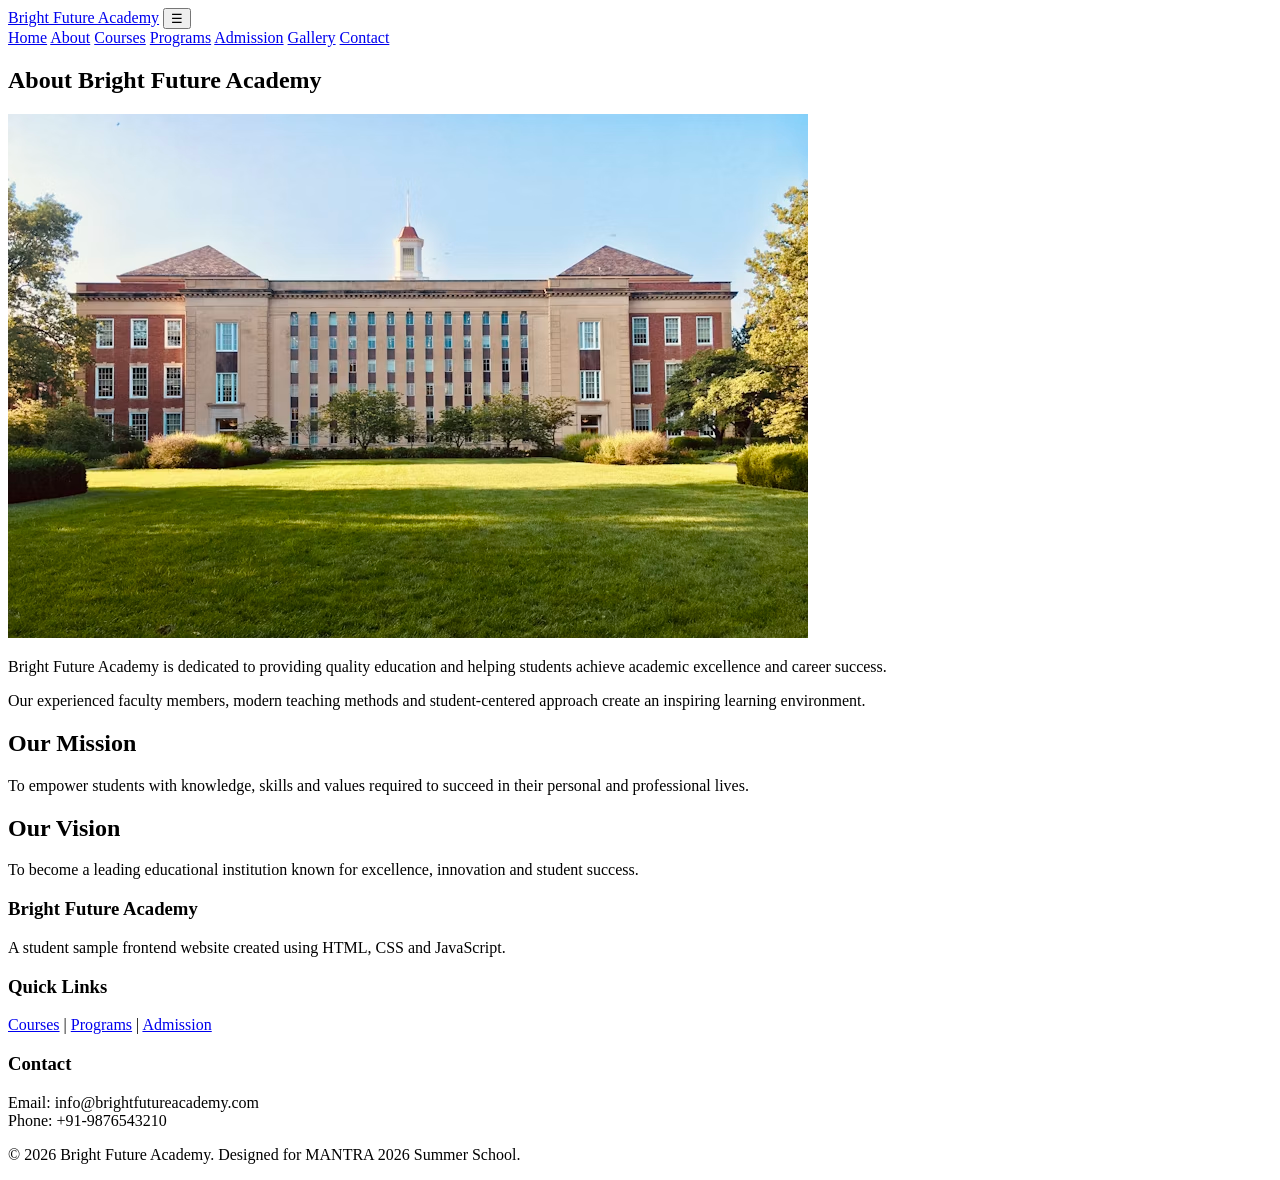
==== about.html @ 85f4546c "Bright Future Academy website" ====
<!DOCTYPE html>
<html lang="en">
<head>
  <meta charset="UTF-8">
  <meta name="viewport" content="width=device-width, initial-scale=1.0">
  <title>About Us | Bright Future Academy</title>

  <meta name="description" content="Learn more about Bright Future Academy, our mission, vision and commitment to quality education.">

  <meta name="keywords" content="Bright Future Academy, about academy, education, mission, vision">

  <link rel="stylesheet" href="style.css">
</head>
<body>

<header class="site-header">
  <div class="container header-inner">

    <a class="logo" href="index.html">Bright Future Academy</a>

    <button class="menu-btn" id="menuBtn" aria-label="Toggle navigation">☰</button>

    <nav class="nav-links" id="navLinks">
      <a href="index.html">Home</a>
      <a href="about.html">About</a>
      <a href="courses.html">Courses</a>
      <a href="programs.html">Programs</a>
      <a href="admission.html">Admission</a>
      <a href="gallery.html">Gallery</a>
      <a href="contact.html">Contact</a>
    </nav>

  </div>
</header>

<main>

<section class="container section">

  <h1>About Bright Future Academy</h1>

  <img src="images/campus.jpg" alt="Bright Future Academy Campus">

  <p>
    Bright Future Academy is dedicated to providing quality education
    and helping students achieve academic excellence and career success.
  </p>

  <p>
    Our experienced faculty members, modern teaching methods and
    student-centered approach create an inspiring learning environment.
  </p>

  <h2>Our Mission</h2>

  <p>
    To empower students with knowledge, skills and values required
    to succeed in their personal and professional lives.
  </p>

  <h2>Our Vision</h2>

  <p>
    To become a leading educational institution known for excellence,
    innovation and student success.
  </p>

</section>

</main>

<footer class="site-footer">

  <div class="container footer-grid">

    <div>
      <h3>Bright Future Academy</h3>
      <p>
        A student sample frontend website created using HTML, CSS and JavaScript.
      </p>
    </div>

    <div>
      <h3>Quick Links</h3>
      <p>
        <a href="courses.html">Courses</a> |
        <a href="programs.html">Programs</a> |
        <a href="admission.html">Admission</a>
      </p>
    </div>

    <div>
      <h3>Contact</h3>
      <p>
        Email: info@brightfutureacademy.com<br>
        Phone: +91-9876543210
      </p>
    </div>

  </div>

  <p class="copyright">
    © 2026 Bright Future Academy. Designed for MANTRA 2026 Summer School.
  </p>

</footer>

<script src="script.js"></script>

</body>
</html>
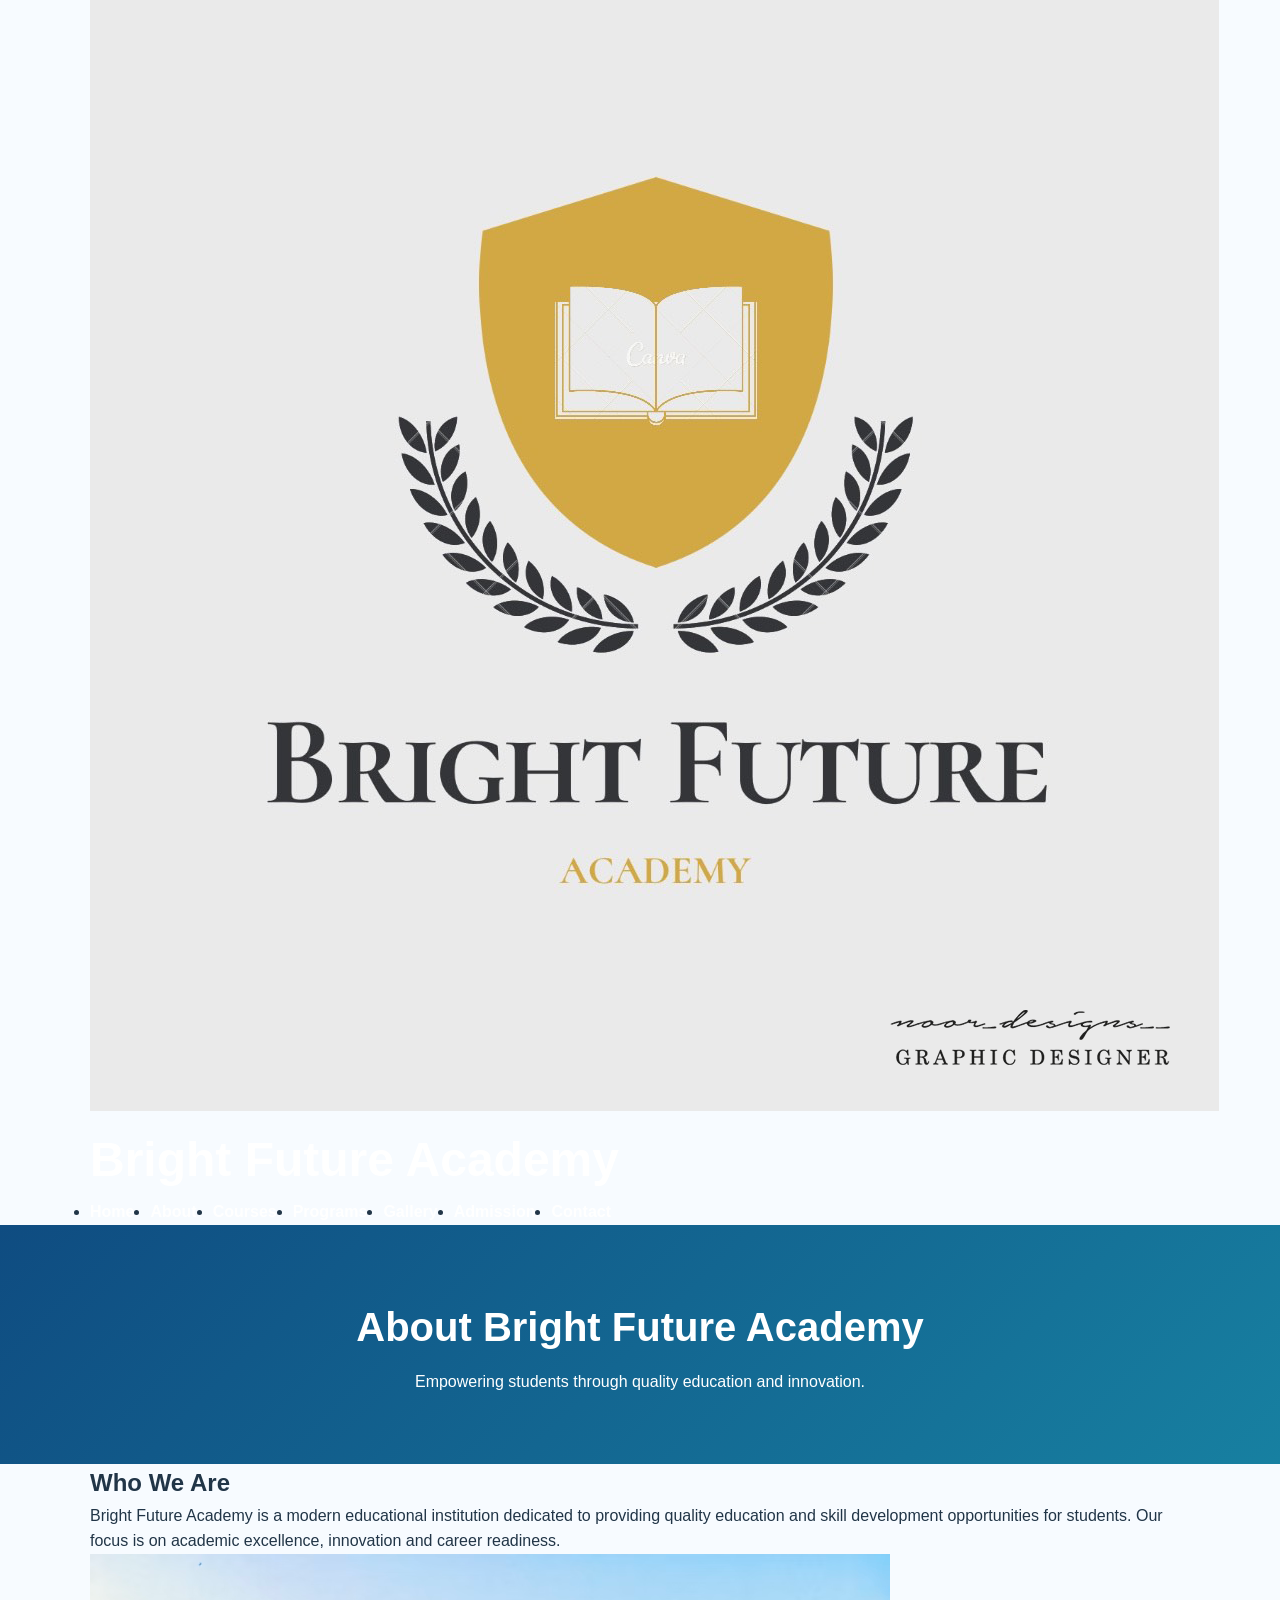
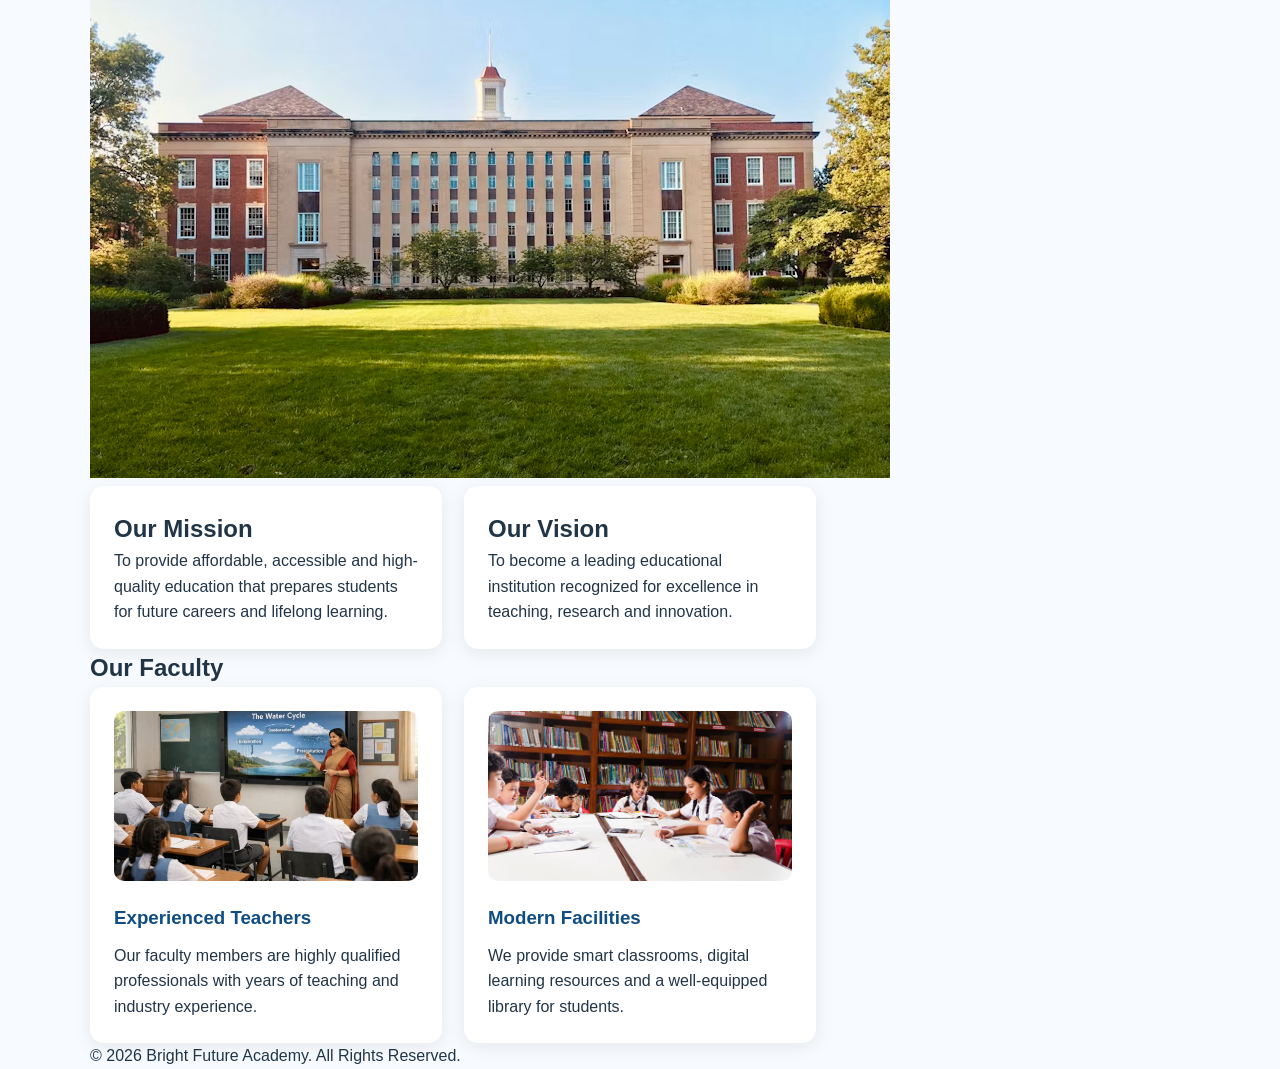
==== commit daf36495: "Add files via upload" ====
--- a/about.html
+++ b/about.html
@@ -1,111 +1,132 @@
-<!DOCTYPE html>
-<html lang="en">
-<head>
-  <meta charset="UTF-8">
-  <meta name="viewport" content="width=device-width, initial-scale=1.0">
-  <title>About Us | Bright Future Academy</title>
-
-  <meta name="description" content="Learn more about Bright Future Academy, our mission, vision and commitment to quality education.">
-
-  <meta name="keywords" content="Bright Future Academy, about academy, education, mission, vision">
-
-  <link rel="stylesheet" href="style.css">
-</head>
-<body>
-
-<header class="site-header">
-  <div class="container header-inner">
-
-    <a class="logo" href="index.html">Bright Future Academy</a>
-
-    <button class="menu-btn" id="menuBtn" aria-label="Toggle navigation">☰</button>
-
-    <nav class="nav-links" id="navLinks">
-      <a href="index.html">Home</a>
-      <a href="about.html">About</a>
-      <a href="courses.html">Courses</a>
-      <a href="programs.html">Programs</a>
-      <a href="admission.html">Admission</a>
-      <a href="gallery.html">Gallery</a>
-      <a href="contact.html">Contact</a>
-    </nav>
-
-  </div>
-</header>
-
-<main>
-
-<section class="container section">
-
-  <h1>About Bright Future Academy</h1>
-
-  <img src="images/campus.jpg" alt="Bright Future Academy Campus">
-
-  <p>
-    Bright Future Academy is dedicated to providing quality education
-    and helping students achieve academic excellence and career success.
-  </p>
-
-  <p>
-    Our experienced faculty members, modern teaching methods and
-    student-centered approach create an inspiring learning environment.
-  </p>
-
-  <h2>Our Mission</h2>
-
-  <p>
-    To empower students with knowledge, skills and values required
-    to succeed in their personal and professional lives.
-  </p>
-
-  <h2>Our Vision</h2>
-
-  <p>
-    To become a leading educational institution known for excellence,
-    innovation and student success.
-  </p>
-
-</section>
-
-</main>
-
-<footer class="site-footer">
-
-  <div class="container footer-grid">
-
-    <div>
-      <h3>Bright Future Academy</h3>
-      <p>
-        A student sample frontend website created using HTML, CSS and JavaScript.
-      </p>
-    </div>
-
-    <div>
-      <h3>Quick Links</h3>
-      <p>
-        <a href="courses.html">Courses</a> |
-        <a href="programs.html">Programs</a> |
-        <a href="admission.html">Admission</a>
-      </p>
-    </div>
-
-    <div>
-      <h3>Contact</h3>
-      <p>
-        Email: info@brightfutureacademy.com<br>
-        Phone: +91-9876543210
-      </p>
-    </div>
-
-  </div>
-
-  <p class="copyright">
-    © 2026 Bright Future Academy. Designed for MANTRA 2026 Summer School.
-  </p>
-
-</footer>
-
-<script src="script.js"></script>
-
-</body>
+<!DOCTYPE html>
+<html lang="en">
+<head>
+<meta charset="UTF-8">
+<meta name="viewport" content="width=device-width, initial-scale=1.0">
+
+<title>Bright Future Academy | About Us</title>
+
+<meta name="description" content="Learn about Bright Future Academy, our mission, vision, faculty and modern educational facilities.">
+
+<meta name="keywords" content="Bright Future Academy, About Academy, Mission, Vision, Faculty">
+
+<link rel="stylesheet" href="css/style.css">
+<link rel="icon" href="favicon.ico">
+</head>
+
+<body>
+
+<header class="header">
+    <div class="container">
+
+        <div class="logo">
+            <img src="images/logo.png" alt="Bright Future Academy Logo">
+            <h1>Bright Future Academy</h1>
+        </div>
+
+        <button id="menuBtn" class="menu-btn">☰</button>
+
+        <nav>
+            <ul id="navLinks" class="nav-links">
+                <li><a href="index.html">Home</a></li>
+                <li><a href="about.html" class="active">About</a></li>
+                <li><a href="courses.html">Courses</a></li>
+                <li><a href="programs.html">Programs</a></li>
+                <li><a href="gallery.html">Gallery</a></li>
+                <li><a href="admission.html">Admission</a></li>
+                <li><a href="contact.html">Contact</a></li>
+            </ul>
+        </nav>
+
+    </div>
+</header>
+
+<section class="page-banner">
+    <div class="container">
+        <h1>About Bright Future Academy</h1>
+        <p>Empowering students through quality education and innovation.</p>
+    </div>
+</section>
+
+<section class="about-section">
+    <div class="container">
+
+        <h2>Who We Are</h2>
+        <p>
+            Bright Future Academy is a modern educational institution dedicated
+            to providing quality education and skill development opportunities
+            for students. Our focus is on academic excellence, innovation and
+            career readiness.
+        </p>
+
+        <img src="images/campus.jpg" alt="Bright Future Academy Campus">
+
+    </div>
+</section>
+
+<section class="mission-section">
+    <div class="container">
+
+        <div class="cards">
+
+            <div class="card">
+                <h2>Our Mission</h2>
+                <p>
+                    To provide affordable, accessible and high-quality education
+                    that prepares students for future careers and lifelong learning.
+                </p>
+            </div>
+
+            <div class="card">
+                <h2>Our Vision</h2>
+                <p>
+                    To become a leading educational institution recognized for
+                    excellence in teaching, research and innovation.
+                </p>
+            </div>
+
+        </div>
+
+    </div>
+</section>
+
+<section class="faculty-section">
+    <div class="container">
+
+        <h2>Our Faculty</h2>
+
+        <div class="cards">
+
+            <div class="card">
+                <img src="images/teacher.jpg" alt="Experienced Faculty Member">
+                <h3>Experienced Teachers</h3>
+                <p>
+                    Our faculty members are highly qualified professionals with
+                    years of teaching and industry experience.
+                </p>
+            </div>
+
+            <div class="card">
+                <img src="images/library.jpg" alt="Modern Library Facility">
+                <h3>Modern Facilities</h3>
+                <p>
+                    We provide smart classrooms, digital learning resources and
+                    a well-equipped library for students.
+                </p>
+            </div>
+
+        </div>
+
+    </div>
+</section>
+
+<footer class="footer">
+    <div class="container">
+        <p>© 2026 Bright Future Academy. All Rights Reserved.</p>
+    </div>
+</footer>
+
+<script src="js/script.js"></script>
+
+</body>
 </html>
--- a/css/style.css
+++ b/css/style.css
@@ -0,0 +1,346 @@
+/* Bright Future Academy Website */
+
+*{
+  box-sizing:border-box;
+  margin:0;
+  padding:0;
+}
+
+body{
+  font-family:Arial, Helvetica, sans-serif;
+  line-height:1.6;
+  color:#213547;
+  background:#f7fbff;
+}
+
+.container{
+  width:90%;
+  max-width:1100px;
+  margin:auto;
+}
+
+/* Header */
+
+.site-header{
+  background:#0f4c81;
+  color:#fff;
+  position:sticky;
+  top:0;
+  z-index:10;
+}
+
+.header-inner{
+  display:flex;
+  justify-content:space-between;
+  align-items:center;
+  padding:16px 0;
+}
+
+.logo{
+  color:#fff;
+  font-size:24px;
+  font-weight:bold;
+  text-decoration:none;
+}
+
+.nav-links{
+  display:flex;
+  gap:16px;
+}
+
+.nav-links a{
+  color:#fff;
+  text-decoration:none;
+  font-weight:600;
+}
+
+.nav-links a:hover{
+  text-decoration:underline;
+}
+
+.menu-btn{
+  display:none;
+  background:#fff;
+  color:#0f4c81;
+  border:none;
+  padding:8px 12px;
+  font-size:22px;
+  border-radius:6px;
+  cursor:pointer;
+}
+
+/* Hero Section */
+
+.hero{
+  min-height:70vh;
+  background:
+  linear-gradient(rgba(15,76,129,.82),rgba(15,76,129,.7)),
+  url("images/hero.jpg") center/cover no-repeat;
+
+  color:#fff;
+  display:flex;
+  align-items:center;
+  text-align:center;
+}
+
+.hero h1{
+  font-size:48px;
+  margin-bottom:12px;
+}
+
+.hero p{
+  font-size:20px;
+  margin-bottom:24px;
+}
+
+/* Page Banner */
+
+.page-banner{
+  background:linear-gradient(135deg,#0f4c81,#1780a1);
+  color:#fff;
+  padding:70px 0;
+  text-align:center;
+}
+
+.page-banner h1{
+  font-size:40px;
+  margin-bottom:10px;
+}
+
+/* Sections */
+
+.section{
+  padding:50px 0;
+}
+
+.section h2{
+  text-align:center;
+  margin-bottom:28px;
+  font-size:32px;
+  color:#0f4c81;
+}
+
+/* Cards */
+
+.cards{
+  display:grid;
+  grid-template-columns:repeat(3,1fr);
+  gap:22px;
+}
+
+.card{
+  background:#fff;
+  padding:24px;
+  border-radius:14px;
+  box-shadow:0 4px 18px rgba(0,0,0,.08);
+  transition:transform .3s;
+}
+
+.card:hover{
+  transform:translateY(-6px);
+}
+
+.card h3{
+  color:#0f4c81;
+  margin-bottom:10px;
+}
+
+.card img{
+  width:100%;
+  height:170px;
+  object-fit:cover;
+  border-radius:10px;
+  margin-bottom:14px;
+  background:#eef7ff;
+}
+
+/* Buttons */
+
+.btn{
+  display:inline-block;
+  background:#ffb703;
+  color:#1d3557;
+  padding:12px 18px;
+  margin:6px;
+  border-radius:8px;
+  text-decoration:none;
+  border:none;
+  cursor:pointer;
+  font-weight:bold;
+}
+
+.btn:hover{
+  background:#ffc533;
+}
+
+.btn-outline{
+  background:transparent;
+  border:2px solid #fff;
+  color:#fff;
+}
+
+.btn.small{
+  padding:8px 12px;
+}
+
+/* Highlight Section */
+
+.highlight{
+  background:#e9f6ff;
+  border-radius:14px;
+  text-align:center;
+  margin-bottom:40px;
+  padding-left:20px;
+  padding-right:20px;
+}
+
+/* Two Column Layout */
+
+.two-column{
+  display:grid;
+  grid-template-columns:1.5fr 1fr;
+  gap:30px;
+  align-items:start;
+}
+
+/* Information Box */
+
+.info-box{
+  background:#fff;
+  padding:26px;
+  border-radius:14px;
+  box-shadow:0 4px 18px rgba(0,0,0,.08);
+}
+
+.info-box ul{
+  margin-left:22px;
+}
+
+/* Forms */
+
+form{
+  max-width:650px;
+  margin:auto;
+}
+
+label{
+  display:block;
+  margin-top:14px;
+  font-weight:bold;
+}
+
+input,
+select,
+textarea{
+  width:100%;
+  padding:12px;
+  margin-top:6px;
+  border:1px solid #c9d6df;
+  border-radius:8px;
+  font-size:16px;
+}
+
+/* Gallery */
+
+.gallery-grid{
+  display:grid;
+  grid-template-columns:repeat(3,1fr);
+  gap:18px;
+}
+
+.gallery-grid img{
+  width:100%;
+  height:190px;
+  object-fit:cover;
+  border-radius:12px;
+  background:#eef7ff;
+  box-shadow:0 4px 18px rgba(0,0,0,.08);
+}
+
+/* Footer */
+
+.site-footer{
+  background:#0f4c81;
+  color:#fff;
+  padding-top:32px;
+}
+
+.footer-grid{
+  display:grid;
+  grid-template-columns:repeat(3,1fr);
+  gap:25px;
+}
+
+.site-footer a{
+  color:#ffdd77;
+}
+
+.copyright{
+  text-align:center;
+  padding:18px;
+  background:#0a355b;
+  margin-top:24px;
+}
+
+/* Responsive Design */
+
+@media(max-width:900px){
+
+  .cards,
+  .footer-grid{
+    grid-template-columns:repeat(2,1fr);
+  }
+
+  .gallery-grid{
+    grid-template-columns:repeat(2,1fr);
+  }
+
+  .two-column{
+    grid-template-columns:1fr;
+  }
+
+}
+
+@media(max-width:650px){
+
+  .menu-btn{
+    display:block;
+  }
+
+  .nav-links{
+    display:none;
+    flex-direction:column;
+    width:100%;
+    background:#0a355b;
+    padding:14px;
+    margin-top:12px;
+    border-radius:8px;
+  }
+
+  .nav-links.show{
+    display:flex;
+  }
+
+  .header-inner{
+    flex-wrap:wrap;
+  }
+
+  .hero h1{
+    font-size:34px;
+  }
+
+  .hero p{
+    font-size:17px;
+  }
+
+  .cards,
+  .footer-grid,
+  .gallery-grid{
+    grid-template-columns:1fr;
+  }
+
+  .page-banner h1{
+    font-size:32px;
+  }
+
+}
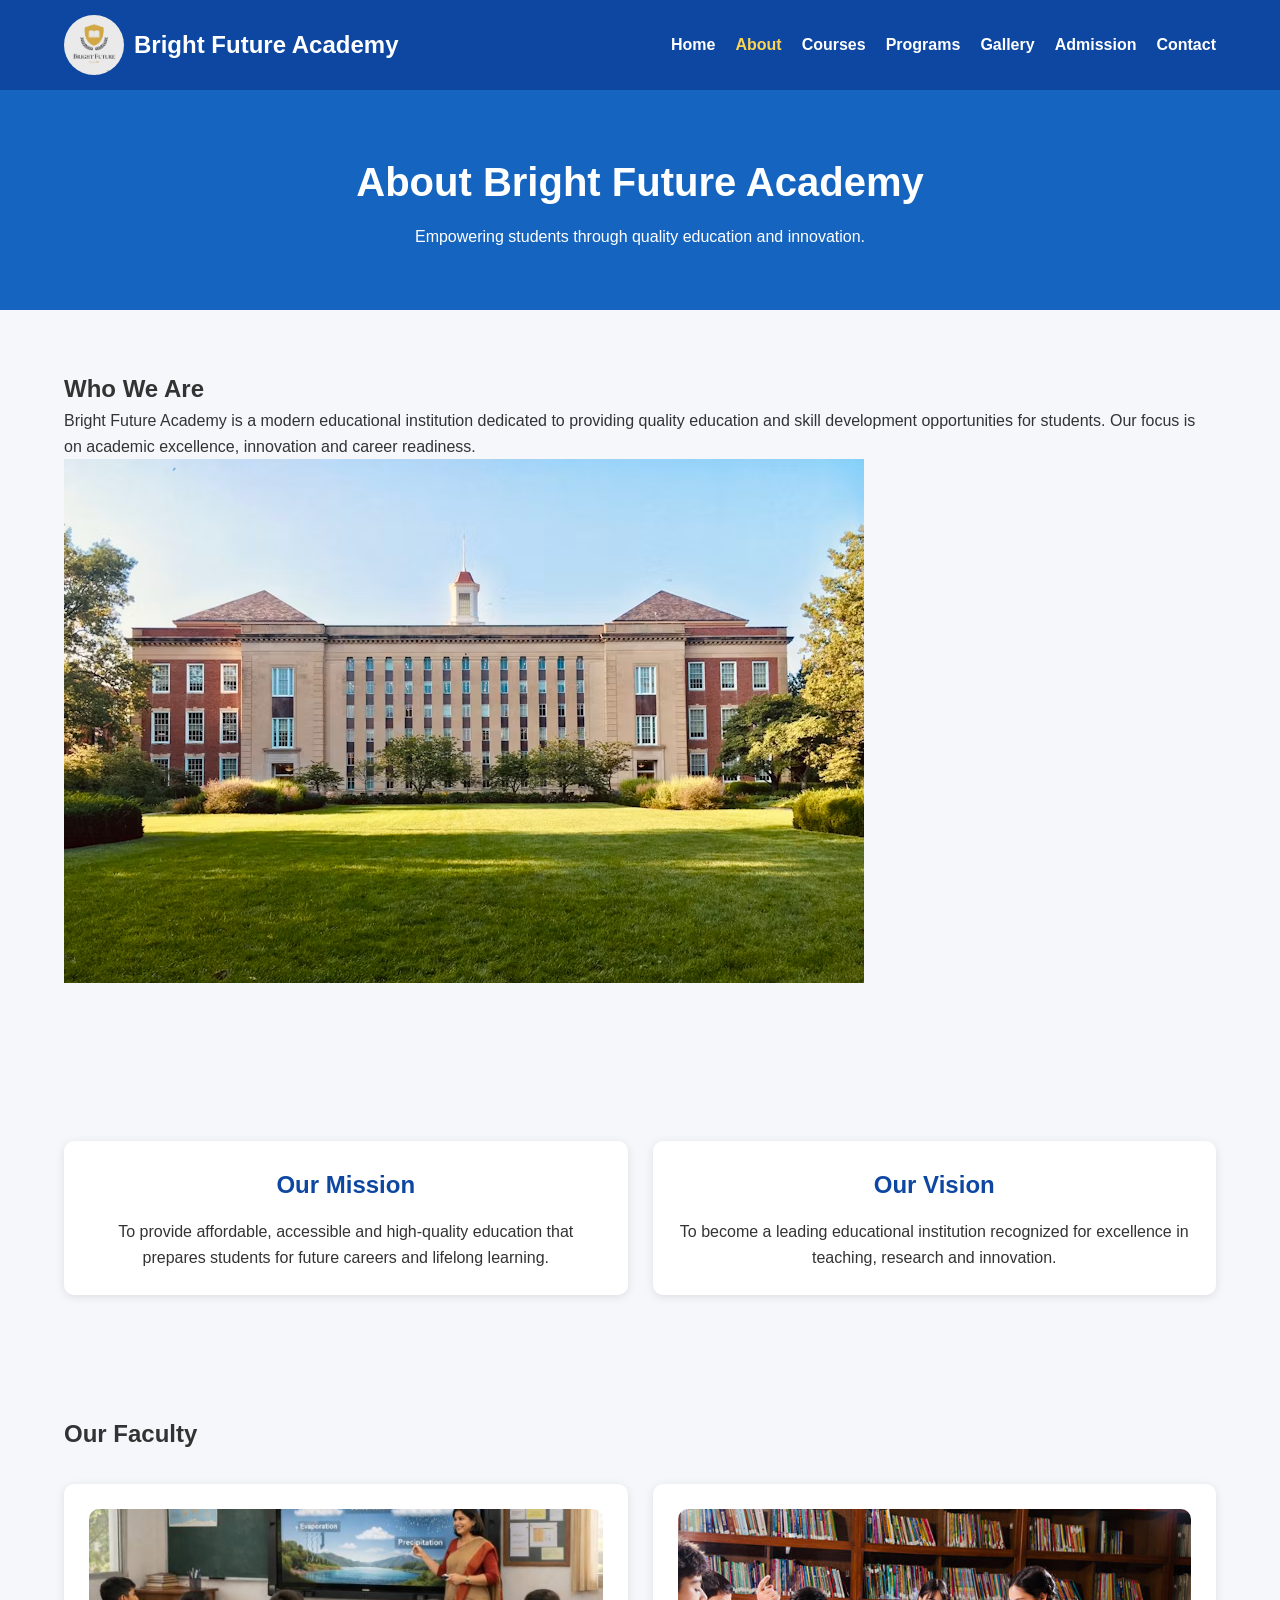
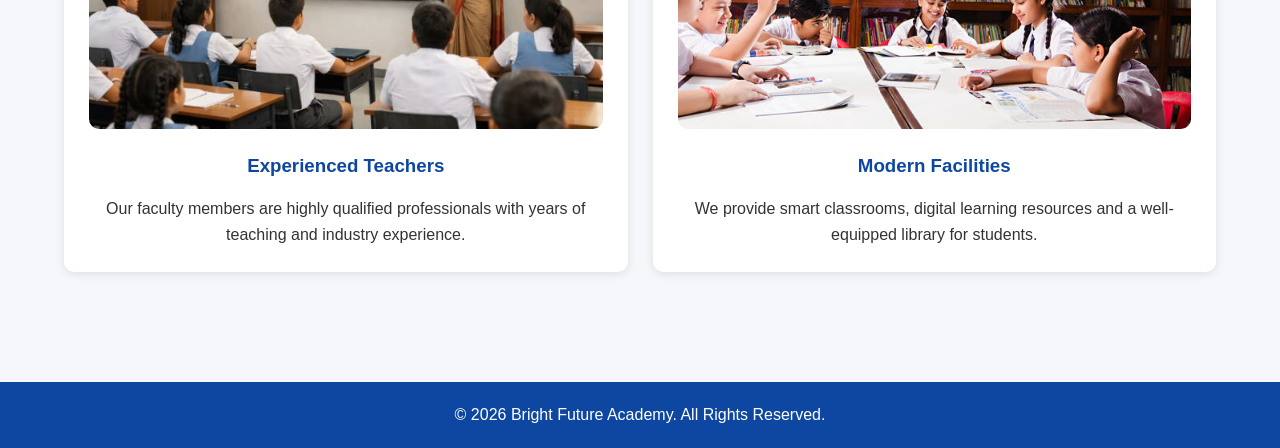
==== commit 7140db5d: "Update about.html" ====
--- a/about.html
+++ b/about.html
@@ -129,4 +129,4 @@
 <script src="js/script.js"></script>
 
 </body>
-</html>+</html>
--- a/css/style.css
+++ b/css/style.css
@@ -1,346 +1,235 @@
-/* Bright Future Academy Website */
-
 *{
-  box-sizing:border-box;
-  margin:0;
-  padding:0;
+    margin:0;
+    padding:0;
+    box-sizing:border-box;
 }
 
 body{
-  font-family:Arial, Helvetica, sans-serif;
-  line-height:1.6;
-  color:#213547;
-  background:#f7fbff;
+    font-family:Arial, sans-serif;
+    line-height:1.6;
+    background:#f5f7fa;
+    color:#333;
 }
 
 .container{
-  width:90%;
-  max-width:1100px;
-  margin:auto;
-}
-
-/* Header */
-
-.site-header{
-  background:#0f4c81;
-  color:#fff;
-  position:sticky;
-  top:0;
-  z-index:10;
-}
-
-.header-inner{
-  display:flex;
-  justify-content:space-between;
-  align-items:center;
-  padding:16px 0;
+    width:90%;
+    max-width:1200px;
+    margin:auto;
+}
+
+.header{
+    background:#0d47a1;
+    color:white;
+    padding:15px 0;
+    position:sticky;
+    top:0;
+    z-index:1000;
+}
+
+.header .container{
+    display:flex;
+    justify-content:space-between;
+    align-items:center;
+    flex-wrap:wrap;
 }
 
 .logo{
-  color:#fff;
-  font-size:24px;
-  font-weight:bold;
-  text-decoration:none;
+    display:flex;
+    align-items:center;
+    gap:10px;
+}
+
+.logo img{
+    width:60px;
+    height:60px;
+    border-radius:50%;
+}
+
+.logo h1{
+    font-size:24px;
 }
 
 .nav-links{
-  display:flex;
-  gap:16px;
-}
-
-.nav-links a{
-  color:#fff;
-  text-decoration:none;
-  font-weight:600;
-}
-
-.nav-links a:hover{
-  text-decoration:underline;
+    list-style:none;
+    display:flex;
+    gap:20px;
+}
+
+.nav-links li a{
+    color:white;
+    text-decoration:none;
+    font-weight:bold;
+    transition:0.3s;
+}
+
+.nav-links li a:hover,
+.nav-links li a.active{
+    color:#ffd54f;
 }
 
 .menu-btn{
-  display:none;
-  background:#fff;
-  color:#0f4c81;
-  border:none;
-  padding:8px 12px;
-  font-size:22px;
-  border-radius:6px;
-  cursor:pointer;
-}
-
-/* Hero Section */
+    display:none;
+    background:none;
+    border:none;
+    color:white;
+    font-size:28px;
+    cursor:pointer;
+}
 
 .hero{
-  min-height:70vh;
-  background:
-  linear-gradient(rgba(15,76,129,.82),rgba(15,76,129,.7)),
-  url("images/hero.jpg") center/cover no-repeat;
-
-  color:#fff;
-  display:flex;
-  align-items:center;
-  text-align:center;
-}
-
-.hero h1{
-  font-size:48px;
-  margin-bottom:12px;
+    background:url("../images/hero.jpg") center/cover no-repeat;
+    height:500px;
+    display:flex;
+    justify-content:center;
+    align-items:center;
+    text-align:center;
+    color:white;
+}
+
+.hero-content{
+    background:rgba(0,0,0,0.5);
+    padding:40px;
+    border-radius:10px;
+}
+
+.hero h2{
+    font-size:48px;
+    margin-bottom:20px;
 }
 
 .hero p{
-  font-size:20px;
-  margin-bottom:24px;
-}
-
-/* Page Banner */
+    font-size:20px;
+    margin-bottom:20px;
+}
+
+.btn{
+    display:inline-block;
+    background:#ff9800;
+    color:white;
+    padding:12px 25px;
+    border-radius:5px;
+    text-decoration:none;
+    border:none;
+    cursor:pointer;
+    font-size:16px;
+}
+
+.btn:hover{
+    background:#f57c00;
+}
 
 .page-banner{
-  background:linear-gradient(135deg,#0f4c81,#1780a1);
-  color:#fff;
-  padding:70px 0;
-  text-align:center;
+    background:#1565c0;
+    color:white;
+    text-align:center;
+    padding:60px 20px;
 }
 
 .page-banner h1{
-  font-size:40px;
-  margin-bottom:10px;
-}
-
-/* Sections */
-
-.section{
-  padding:50px 0;
-}
-
-.section h2{
-  text-align:center;
-  margin-bottom:28px;
-  font-size:32px;
-  color:#0f4c81;
-}
-
-/* Cards */
+    font-size:40px;
+    margin-bottom:10px;
+}
+
+.about-preview,
+.about-section,
+.mission-section,
+.faculty-section,
+.courses-section,
+.programs-section,
+.gallery-section,
+.admission-section,
+.contact-section,
+.why-us{
+    padding:60px 0;
+}
 
 .cards{
-  display:grid;
-  grid-template-columns:repeat(3,1fr);
-  gap:22px;
+    display:grid;
+    grid-template-columns:repeat(auto-fit,minmax(280px,1fr));
+    gap:25px;
+    margin-top:30px;
 }
 
 .card{
-  background:#fff;
-  padding:24px;
-  border-radius:14px;
-  box-shadow:0 4px 18px rgba(0,0,0,.08);
-  transition:transform .3s;
-}
-
-.card:hover{
-  transform:translateY(-6px);
-}
-
+    background:white;
+    padding:25px;
+    border-radius:10px;
+    box-shadow:0 2px 10px rgba(0,0,0,0.1);
+    text-align:center;
+}
+
+.card img{
+    width:100%;
+    height:220px;
+    object-fit:cover;
+    border-radius:10px;
+    margin-bottom:15px;
+}
+
+.card h2,
 .card h3{
-  color:#0f4c81;
-  margin-bottom:10px;
-}
-
-.card img{
-  width:100%;
-  height:170px;
-  object-fit:cover;
-  border-radius:10px;
-  margin-bottom:14px;
-  background:#eef7ff;
-}
-
-/* Buttons */
-
-.btn{
-  display:inline-block;
-  background:#ffb703;
-  color:#1d3557;
-  padding:12px 18px;
-  margin:6px;
-  border-radius:8px;
-  text-decoration:none;
-  border:none;
-  cursor:pointer;
-  font-weight:bold;
-}
-
-.btn:hover{
-  background:#ffc533;
-}
-
-.btn-outline{
-  background:transparent;
-  border:2px solid #fff;
-  color:#fff;
-}
-
-.btn.small{
-  padding:8px 12px;
-}
-
-/* Highlight Section */
-
-.highlight{
-  background:#e9f6ff;
-  border-radius:14px;
-  text-align:center;
-  margin-bottom:40px;
-  padding-left:20px;
-  padding-right:20px;
-}
-
-/* Two Column Layout */
-
-.two-column{
-  display:grid;
-  grid-template-columns:1.5fr 1fr;
-  gap:30px;
-  align-items:start;
-}
-
-/* Information Box */
-
-.info-box{
-  background:#fff;
-  padding:26px;
-  border-radius:14px;
-  box-shadow:0 4px 18px rgba(0,0,0,.08);
-}
-
-.info-box ul{
-  margin-left:22px;
-}
-
-/* Forms */
-
-form{
-  max-width:650px;
-  margin:auto;
-}
-
-label{
-  display:block;
-  margin-top:14px;
-  font-weight:bold;
-}
-
-input,
-select,
-textarea{
-  width:100%;
-  padding:12px;
-  margin-top:6px;
-  border:1px solid #c9d6df;
-  border-radius:8px;
-  font-size:16px;
-}
-
-/* Gallery */
-
-.gallery-grid{
-  display:grid;
-  grid-template-columns:repeat(3,1fr);
-  gap:18px;
-}
-
-.gallery-grid img{
-  width:100%;
-  height:190px;
-  object-fit:cover;
-  border-radius:12px;
-  background:#eef7ff;
-  box-shadow:0 4px 18px rgba(0,0,0,.08);
-}
-
-/* Footer */
-
-.site-footer{
-  background:#0f4c81;
-  color:#fff;
-  padding-top:32px;
-}
-
-.footer-grid{
-  display:grid;
-  grid-template-columns:repeat(3,1fr);
-  gap:25px;
-}
-
-.site-footer a{
-  color:#ffdd77;
-}
-
-.copyright{
-  text-align:center;
-  padding:18px;
-  background:#0a355b;
-  margin-top:24px;
-}
-
-/* Responsive Design */
-
-@media(max-width:900px){
-
-  .cards,
-  .footer-grid{
-    grid-template-columns:repeat(2,1fr);
-  }
-
-  .gallery-grid{
-    grid-template-columns:repeat(2,1fr);
-  }
-
-  .two-column{
-    grid-template-columns:1fr;
-  }
-
-}
-
-@media(max-width:650px){
-
-  .menu-btn{
-    display:block;
-  }
-
-  .nav-links{
-    display:none;
+    margin-bottom:15px;
+    color:#0d47a1;
+}
+
+.contact-form{
+    display:flex;
     flex-direction:column;
-    width:100%;
-    background:#0a355b;
-    padding:14px;
-    margin-top:12px;
-    border-radius:8px;
-  }
-
-  .nav-links.show{
-    display:flex;
-  }
-
-  .header-inner{
-    flex-wrap:wrap;
-  }
-
-  .hero h1{
-    font-size:34px;
-  }
-
-  .hero p{
-    font-size:17px;
-  }
-
-  .cards,
-  .footer-grid,
-  .gallery-grid{
-    grid-template-columns:1fr;
-  }
-
-  .page-banner h1{
-    font-size:32px;
-  }
-
-}+    gap:15px;
+    margin-top:30px;
+}
+
+.contact-form input,
+.contact-form textarea{
+    padding:15px;
+    border:1px solid #ccc;
+    border-radius:5px;
+    font-size:16px;
+}
+
+.contact-form textarea{
+    min-height:150px;
+}
+
+.footer{
+    background:#0d47a1;
+    color:white;
+    text-align:center;
+    padding:20px;
+    margin-top:50px;
+}
+
+@media(max-width:768px){
+
+    .menu-btn{
+        display:block;
+    }
+
+    .nav-links{
+        display:none;
+        flex-direction:column;
+        width:100%;
+        text-align:center;
+        margin-top:15px;
+    }
+
+    .nav-links.show{
+        display:flex;
+    }
+
+    .hero{
+        height:400px;
+    }
+
+    .hero h2{
+        font-size:32px;
+    }
+
+    .hero p{
+        font-size:18px;
+    }
+
+    .page-banner h1{
+        font-size:30px;
+    }
+}
